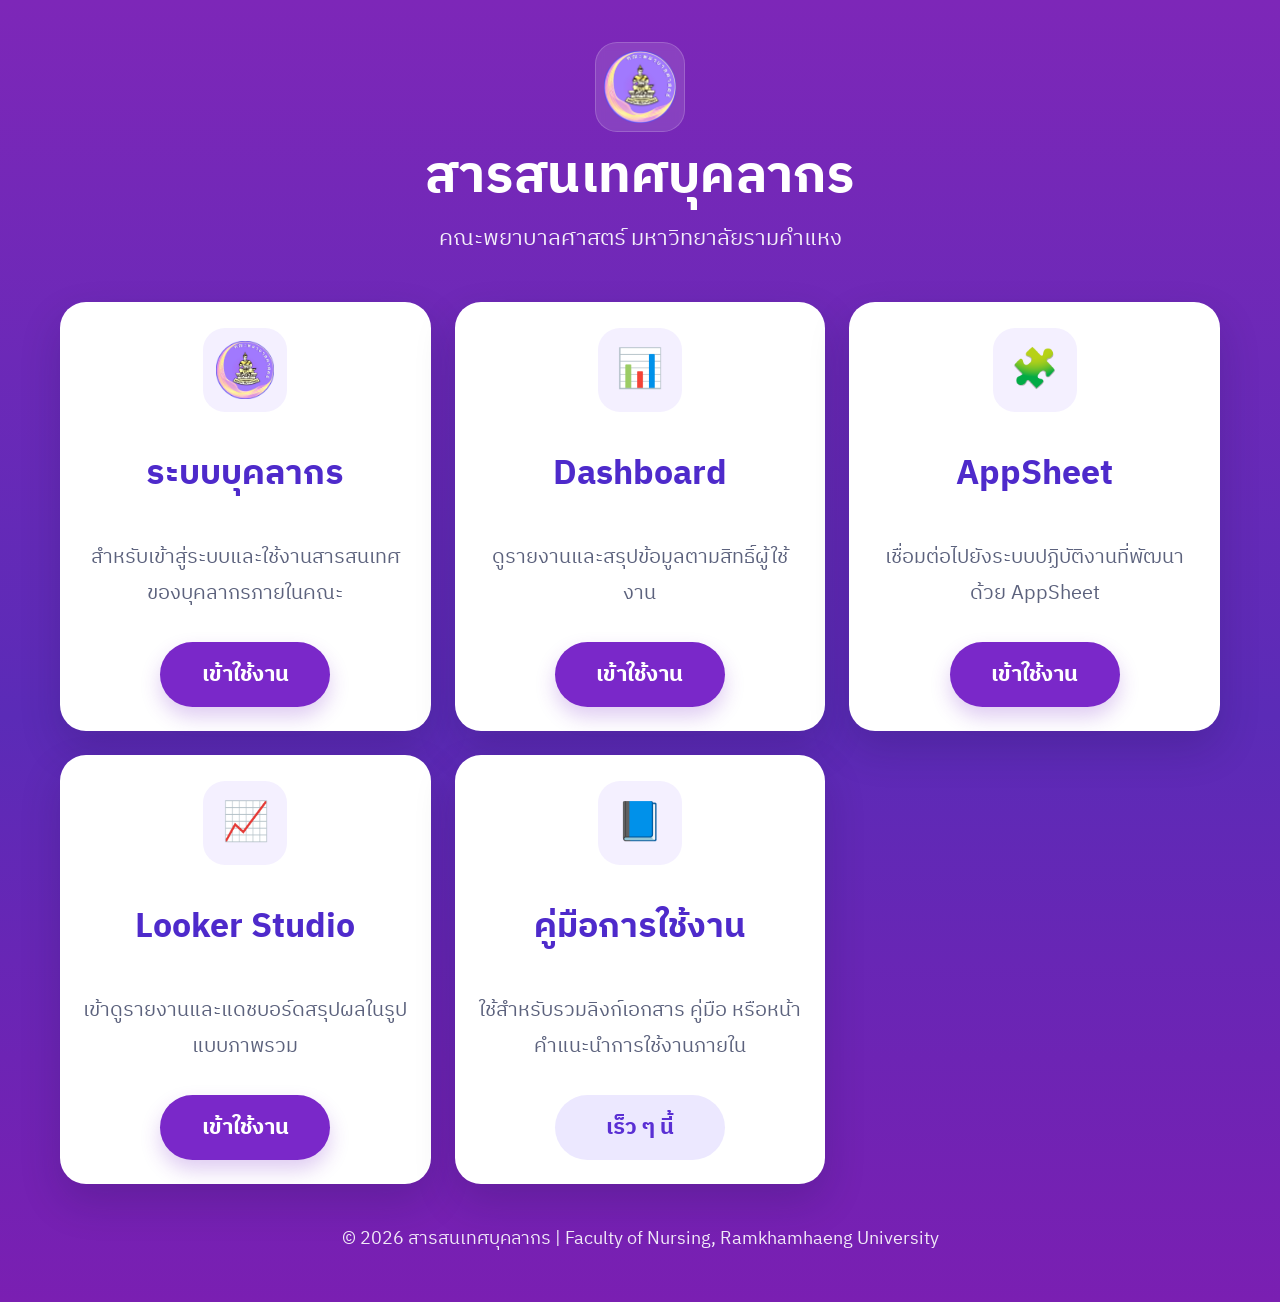
==== public/index.html @ 5a133ae4 "Add files via upload" ====
<!DOCTYPE html>
<html lang="th">
<head>
  <meta charset="UTF-8">
  <meta name="viewport" content="width=device-width, initial-scale=1">
  <title>สารสนเทศบุคลากร</title>
  <link rel="preconnect" href="https://fonts.googleapis.com">
  <link rel="preconnect" href="https://fonts.gstatic.com" crossorigin>
  <link href="https://fonts.googleapis.com/css2?family=IBM+Plex+Sans+Thai:wght@400;500;600;700&display=swap" rel="stylesheet">
  <style>
    *{
      box-sizing:border-box;
    }

    body{
      margin:0;
      font-family:'IBM Plex Sans Thai',sans-serif;
      background:linear-gradient(180deg,#7d27b8 0%, #5b2bb7 55%, #7a1fb2 100%);
      min-height:100vh;
      color:#fff;
    }

    .page{
      width:100%;
      max-width:1200px;
      margin:0 auto;
      padding:28px 20px 40px;
    }

    .hero{
      text-align:center;
      padding:14px 0 26px;
    }

    .hero-logo{
      width:90px;
      height:90px;
      margin:0 auto 14px;
      border-radius:22px;
      background:rgba(255,255,255,.12);
      border:1px solid rgba(255,255,255,.18);
      display:flex;
      align-items:center;
      justify-content:center;
      overflow:hidden;
      backdrop-filter:blur(4px);
    }

    .hero-logo img{
      width:72px;
      height:72px;
      object-fit:contain;
      display:block;
    }

    .hero h1{
      margin:0;
      font-size:52px;
      line-height:1.2;
      font-weight:700;
      letter-spacing:.2px;
    }

    .hero p{
      margin:12px auto 0;
      max-width:760px;
      font-size:22px;
      line-height:1.7;
      color:rgba(255,255,255,.92);
    }

    .grid{
      display:grid;
      grid-template-columns:repeat(3,minmax(0,1fr));
      gap:24px;
      margin-top:18px;
    }

    .card{
      background:#fff;
      color:#1f2440;
      border-radius:26px;
      min-height:320px;
      padding:26px 22px 24px;
      box-shadow:0 18px 40px rgba(24,15,63,.18);
      display:flex;
      flex-direction:column;
      align-items:center;
      text-align:center;
      justify-content:flex-start;
    }

    .card-icon{
      width:84px;
      height:84px;
      border-radius:22px;
      background:#f4f0ff;
      display:flex;
      align-items:center;
      justify-content:center;
      margin-bottom:18px;
      font-size:38px;
    }

    .card-icon img{
      width:58px;
      height:58px;
      object-fit:contain;
      display:block;
    }

    .card-title{
      font-size:34px;
      line-height:1.3;
      font-weight:700;
      color:#4e2acb;
      margin-bottom:10px;
      min-height:88px;
      display:flex;
      align-items:center;
      justify-content:center;
    }

    .card-desc{
      font-size:20px;
      line-height:1.8;
      color:#5c627d;
      min-height:96px;
      display:flex;
      align-items:center;
      justify-content:center;
      margin-bottom:18px;
    }

    .card-actions{
      margin-top:auto;
      width:100%;
      display:flex;
      flex-direction:column;
      align-items:center;
      gap:12px;
    }

    .btn{
      display:inline-flex;
      align-items:center;
      justify-content:center;
      min-width:170px;
      padding:14px 28px;
      border-radius:999px;
      text-decoration:none;
      font-size:22px;
      font-weight:700;
      border:none;
      cursor:pointer;
      transition:transform .08s ease, box-shadow .18s ease, opacity .18s ease;
    }

    .btn:hover{
      transform:translateY(-1px);
    }

    .btn:active{
      transform:scale(.98);
    }

    .btn-primary{
      background:#7a28c9;
      color:#fff;
      box-shadow:0 10px 20px rgba(122,40,201,.24);
    }

    .btn-soft{
      background:#ece8ff;
      color:#5a2fd4;
    }

    .footer{
      text-align:center;
      padding:40px 0 8px;
      font-size:18px;
      color:rgba(255,255,255,.9);
    }

    @media (max-width:1080px){
      .hero h1{
        font-size:42px;
      }

      .hero p{
        font-size:20px;
      }

      .grid{
        grid-template-columns:repeat(2,minmax(0,1fr));
      }
    }

    @media (max-width:720px){
      .page{
        padding:20px 16px 30px;
      }

      .hero-logo{
        width:74px;
        height:74px;
      }

      .hero-logo img{
        width:58px;
        height:58px;
      }

      .hero h1{
        font-size:34px;
      }

      .hero p{
        font-size:17px;
      }

      .grid{
        grid-template-columns:1fr;
        gap:18px;
      }

      .card{
        min-height:auto;
      }

      .card-title{
        font-size:28px;
        min-height:auto;
      }

      .card-desc{
        font-size:17px;
        min-height:auto;
      }

      .btn{
        min-width:150px;
        font-size:18px;
      }

      .footer{
        font-size:15px;
      }
    }
  </style>
</head>
<body>
  <div class="page">
    <section class="hero">
      <div class="hero-logo">
        <img src="logo.png" alt="ตราสัญลักษณ์คณะพยาบาลศาสตร์">
      </div>
      <h1>สารสนเทศบุคลากร</h1>
      <p>คณะพยาบาลศาสตร์ มหาวิทยาลัยรามคำแหง</p>
    </section>

    <section class="grid">
      <div class="card">
        <div class="card-icon">
          <img src="logo.png" alt="ตราคณะ">
        </div>
        <div class="card-title">ระบบบุคลากร</div>
        <div class="card-desc">
          สำหรับเข้าสู่ระบบและใช้งานสารสนเทศของบุคลากรภายในคณะ
        </div>
        <div class="card-actions">
          <a class="btn btn-primary" href="login.html">เข้าใช้งาน</a>
        </div>
      </div>

      <div class="card">
        <div class="card-icon">📊</div>
        <div class="card-title">Dashboard</div>
        <div class="card-desc">
          ดูรายงานและสรุปข้อมูลตามสิทธิ์ผู้ใช้งาน
        </div>
        <div class="card-actions">
          <a class="btn btn-primary" href="dashboard.html">เข้าใช้งาน</a>
        </div>
      </div>

      <div class="card">
        <div class="card-icon">🧩</div>
        <div class="card-title">AppSheet</div>
        <div class="card-desc">
          เชื่อมต่อไปยังระบบปฏิบัติงานที่พัฒนาด้วย AppSheet
        </div>
        <div class="card-actions">
          <a class="btn btn-primary" href="https://www.appsheet.com/" target="_blank" rel="noopener noreferrer">เข้าใช้งาน</a>
        </div>
      </div>

      <div class="card">
        <div class="card-icon">📈</div>
        <div class="card-title">Looker Studio</div>
        <div class="card-desc">
          เข้าดูรายงานและแดชบอร์ดสรุปผลในรูปแบบภาพรวม
        </div>
        <div class="card-actions">
          <a class="btn btn-primary" href="https://lookerstudio.google.com/" target="_blank" rel="noopener noreferrer">เข้าใช้งาน</a>
        </div>
      </div>

      <div class="card">
        <div class="card-icon">📘</div>
        <div class="card-title">คู่มือการใช้งาน</div>
        <div class="card-desc">
          ใช้สำหรับรวมลิงก์เอกสาร คู่มือ หรือหน้าคำแนะนำการใช้งานภายใน
        </div>
        <div class="card-actions">
          <a class="btn btn-soft" href="#">เร็ว ๆ นี้</a>
        </div>
      </div>
    </section>

    <div class="footer">
      © 2026 สารสนเทศบุคลากร | Faculty of Nursing, Ramkhamhaeng University
    </div>
  </div>
</body>
</html>
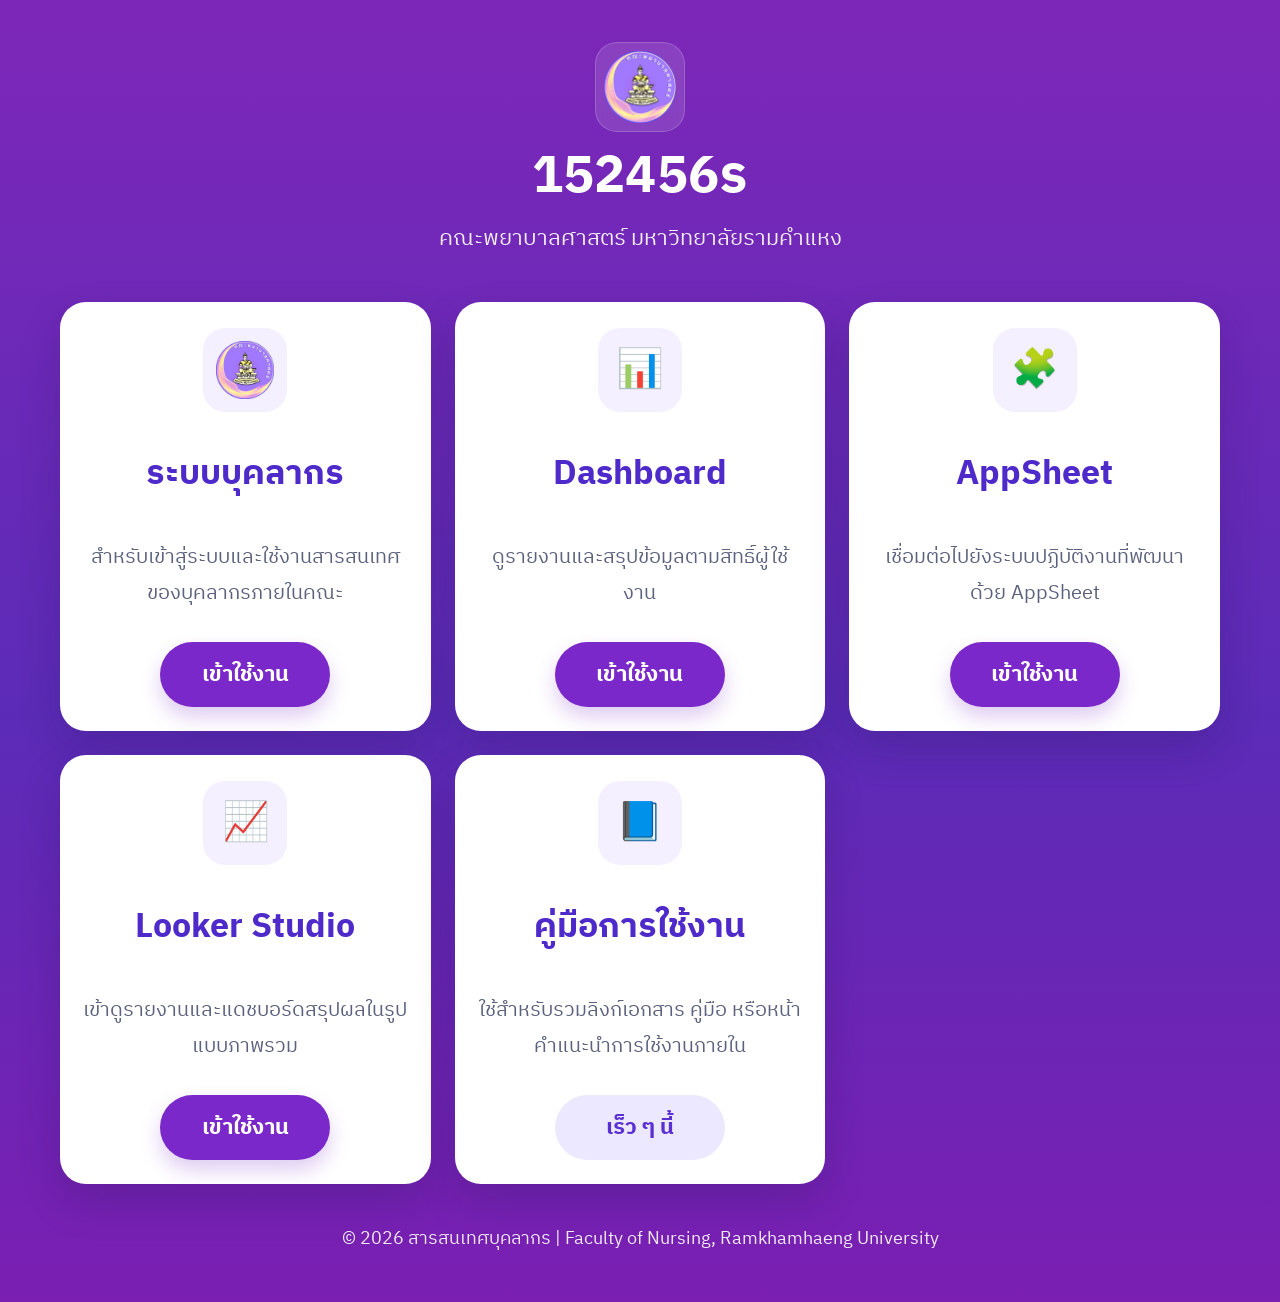
==== commit 751cbfbb: "Update index.html" ====
--- a/public/index.html
+++ b/public/index.html
@@ -255,7 +255,7 @@
       <div class="hero-logo">
         <img src="logo.png" alt="ตราสัญลักษณ์คณะพยาบาลศาสตร์">
       </div>
-      <h1>สารสนเทศบุคลากร</h1>
+      <h1>152456ร</h1>
       <p>คณะพยาบาลศาสตร์ มหาวิทยาลัยรามคำแหง</p>
     </section>
 
@@ -323,4 +323,4 @@
     </div>
   </div>
 </body>
-</html>+</html>
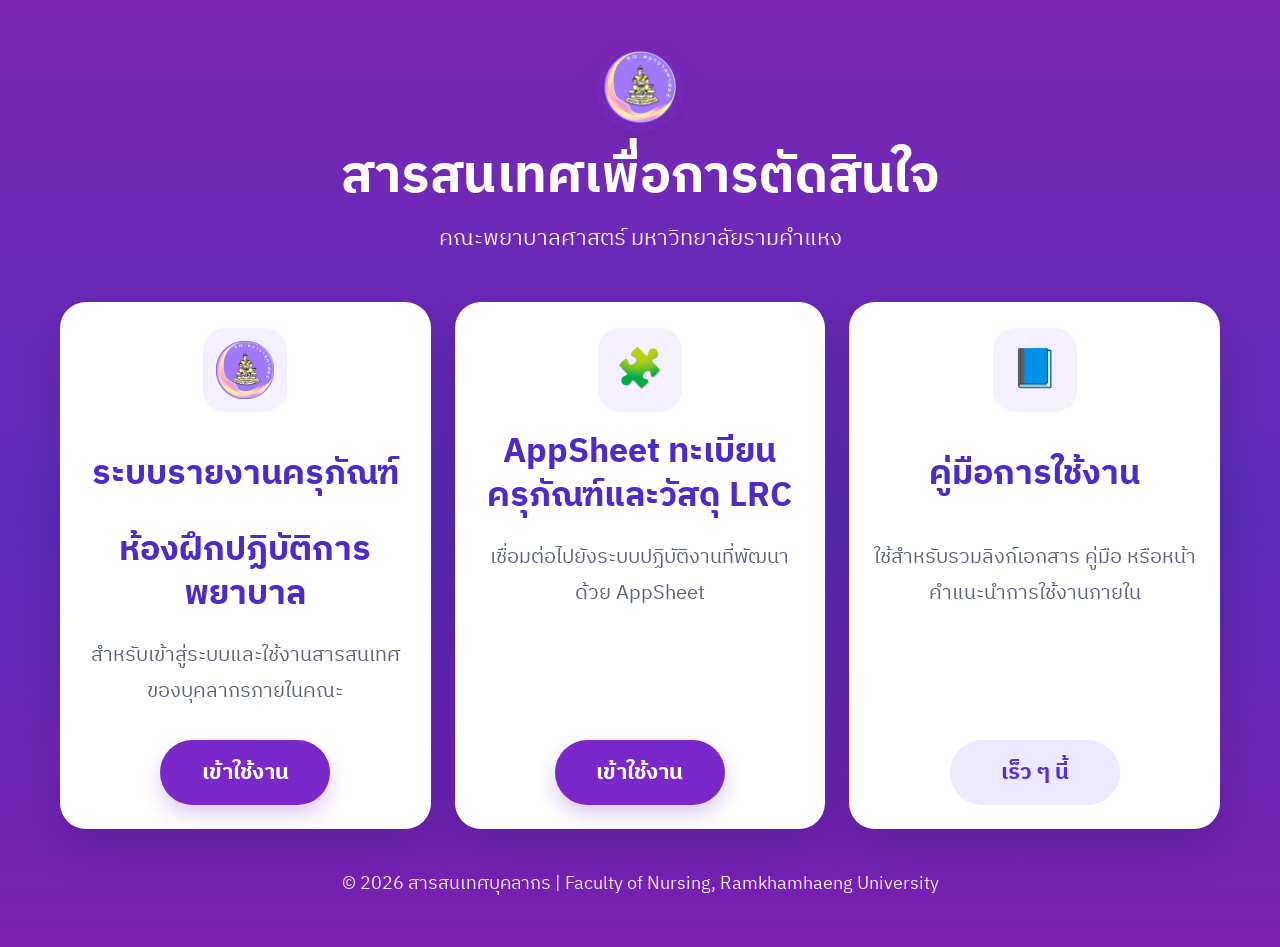
==== commit 55c797d4: "Update index.html" ====
--- a/public/index.html
+++ b/public/index.html
@@ -3,7 +3,7 @@
 <head>
   <meta charset="UTF-8">
   <meta name="viewport" content="width=device-width, initial-scale=1">
-  <title>สารสนเทศบุคลากร</title>
+  <title>สารสนเทศเพื่อการตัดสินใจ</title>
   <link rel="preconnect" href="https://fonts.googleapis.com">
   <link rel="preconnect" href="https://fonts.gstatic.com" crossorigin>
   <link href="https://fonts.googleapis.com/css2?family=IBM+Plex+Sans+Thai:wght@400;500;600;700&display=swap" rel="stylesheet">
@@ -36,9 +36,9 @@
       width:90px;
       height:90px;
       margin:0 auto 14px;
-      border-radius:22px;
-      background:rgba(255,255,255,.12);
-      border:1px solid rgba(255,255,255,.18);
+   		border-radius:50px;  /* ทำให้ดู modern */
+  		box-shadow:0 8px 20px rgba(0,0,0,.08);
+      padding:8px;
       display:flex;
       align-items:center;
       justify-content:center;
@@ -255,7 +255,7 @@
       <div class="hero-logo">
         <img src="logo.png" alt="ตราสัญลักษณ์คณะพยาบาลศาสตร์">
       </div>
-      <h1>152456ร</h1>
+      <h1>สารสนเทศเพื่อการตัดสินใจ</h1>
       <p>คณะพยาบาลศาสตร์ มหาวิทยาลัยรามคำแหง</p>
     </section>
 
@@ -264,7 +264,8 @@
         <div class="card-icon">
           <img src="logo.png" alt="ตราคณะ">
         </div>
-        <div class="card-title">ระบบบุคลากร</div>
+        <div class="card-title">ระบบรายงานครุภัณฑ์</div>
+        <div class="card-title">ห้องฝึกปฏิบัติการพยาบาล</div>
         <div class="card-desc">
           สำหรับเข้าสู่ระบบและใช้งานสารสนเทศของบุคลากรภายในคณะ
         </div>
@@ -273,38 +274,19 @@
         </div>
       </div>
 
-      <div class="card">
-        <div class="card-icon">📊</div>
-        <div class="card-title">Dashboard</div>
-        <div class="card-desc">
-          ดูรายงานและสรุปข้อมูลตามสิทธิ์ผู้ใช้งาน
-        </div>
-        <div class="card-actions">
-          <a class="btn btn-primary" href="dashboard.html">เข้าใช้งาน</a>
-        </div>
-      </div>
 
       <div class="card">
         <div class="card-icon">🧩</div>
-        <div class="card-title">AppSheet</div>
+        <div class="card-title">AppSheet ทะเบียนครุภัณฑ์และวัสดุ LRC</div>
         <div class="card-desc">
           เชื่อมต่อไปยังระบบปฏิบัติงานที่พัฒนาด้วย AppSheet
         </div>
         <div class="card-actions">
-          <a class="btn btn-primary" href="https://www.appsheet.com/" target="_blank" rel="noopener noreferrer">เข้าใช้งาน</a>
+          <a class="btn btn-primary" href="https://www.appsheet.com/start/4d90d462-9146-4164-b100-37cb7cac85be" target="_blank" rel="noopener noreferrer">เข้าใช้งาน</a>
         </div>
       </div>
 
-      <div class="card">
-        <div class="card-icon">📈</div>
-        <div class="card-title">Looker Studio</div>
-        <div class="card-desc">
-          เข้าดูรายงานและแดชบอร์ดสรุปผลในรูปแบบภาพรวม
-        </div>
-        <div class="card-actions">
-          <a class="btn btn-primary" href="https://lookerstudio.google.com/" target="_blank" rel="noopener noreferrer">เข้าใช้งาน</a>
-        </div>
-      </div>
+
 
       <div class="card">
         <div class="card-icon">📘</div>
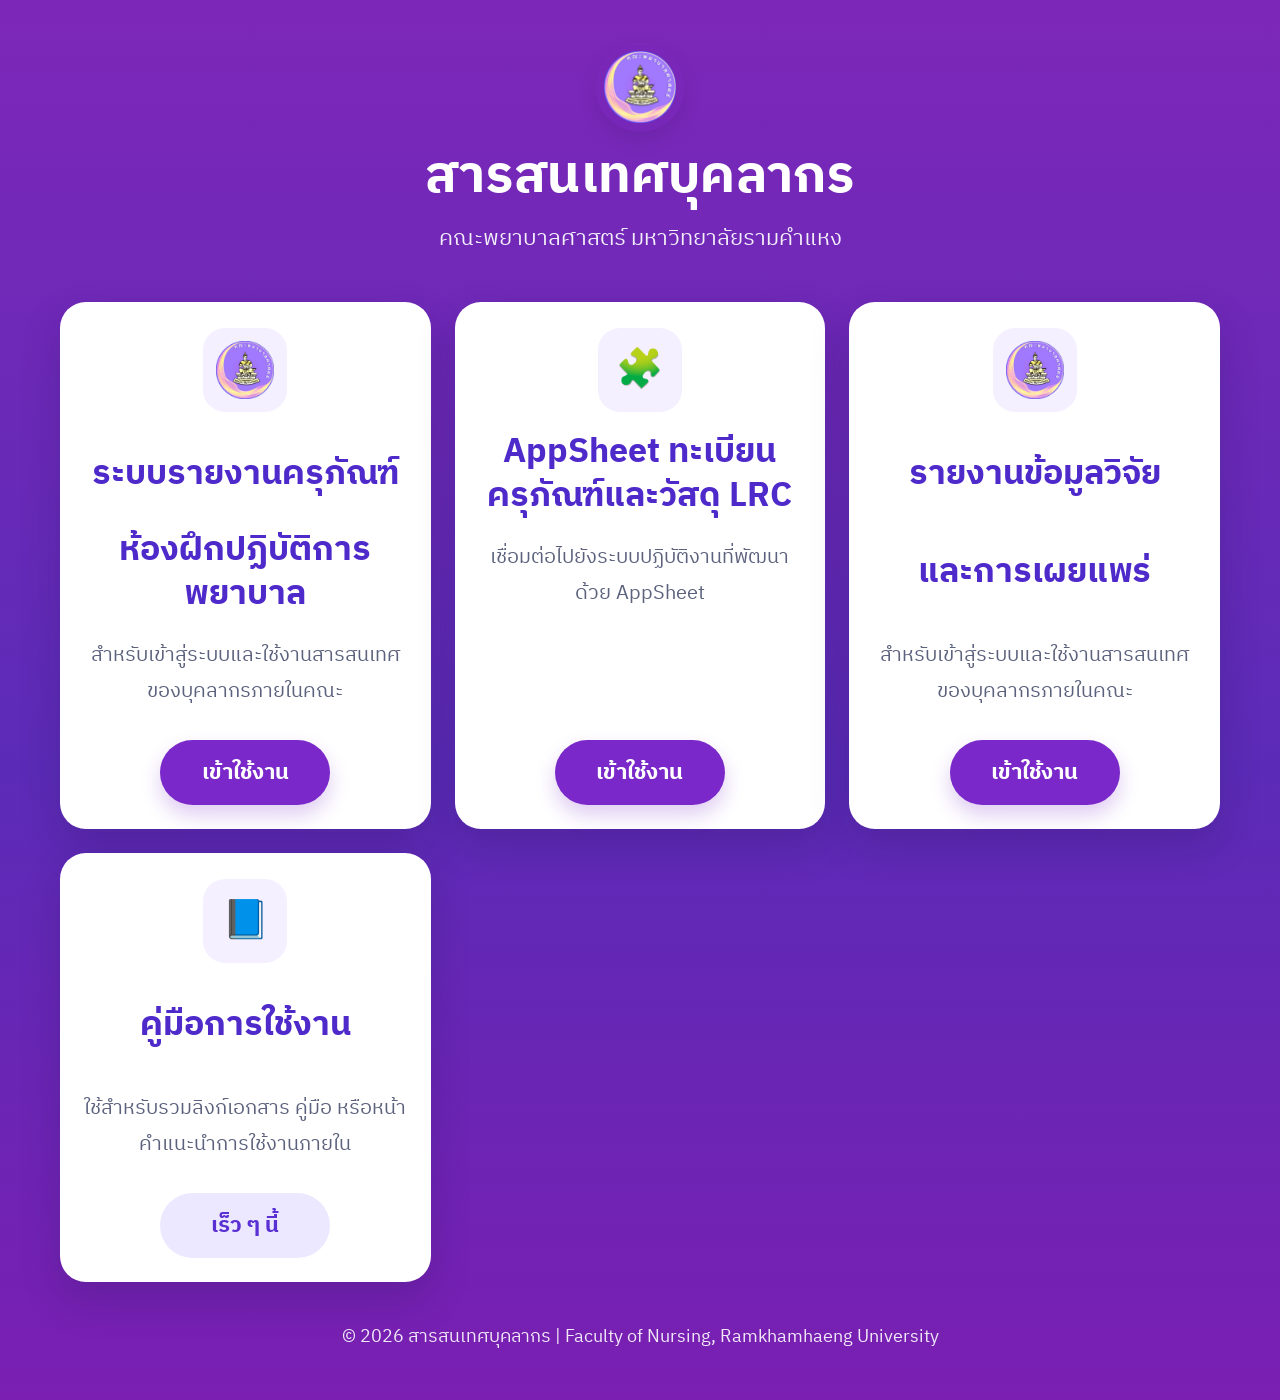
==== commit 5fec89e6: "Update index.html" ====
--- a/public/index.html
+++ b/public/index.html
@@ -3,7 +3,7 @@
 <head>
   <meta charset="UTF-8">
   <meta name="viewport" content="width=device-width, initial-scale=1">
-  <title>สารสนเทศเพื่อการตัดสินใจ</title>
+  <title>สารสนเทศบุคลากร</title>
   <link rel="preconnect" href="https://fonts.googleapis.com">
   <link rel="preconnect" href="https://fonts.gstatic.com" crossorigin>
   <link href="https://fonts.googleapis.com/css2?family=IBM+Plex+Sans+Thai:wght@400;500;600;700&display=swap" rel="stylesheet">
@@ -255,7 +255,7 @@
       <div class="hero-logo">
         <img src="logo.png" alt="ตราสัญลักษณ์คณะพยาบาลศาสตร์">
       </div>
-      <h1>สารสนเทศเพื่อการตัดสินใจ</h1>
+      <h1>สารสนเทศบุคลากร</h1>
       <p>คณะพยาบาลศาสตร์ มหาวิทยาลัยรามคำแหง</p>
     </section>
 
@@ -286,6 +286,25 @@
         </div>
       </div>
 
+
+
+   <div class="card">
+        <div class="card-icon">
+          <img src="logo.png" alt="ตราคณะ">
+        </div>
+        <div class="card-title">รายงานข้อมูลวิจัย</div>
+        <div class="card-title">และการเผยแพร่</div>
+        <div class="card-desc">
+          สำหรับเข้าสู่ระบบและใช้งานสารสนเทศของบุคลากรภายในคณะ
+        </div>
+        <div class="card-actions">
+           <a class="btn btn-primary" 
+                 href="https://ru-nurse-research.web.app/login.html" 
+             target="_self">
+           เข้าใช้งาน
+        </a>
+      </div>
+   </div>
 
 
       <div class="card">
